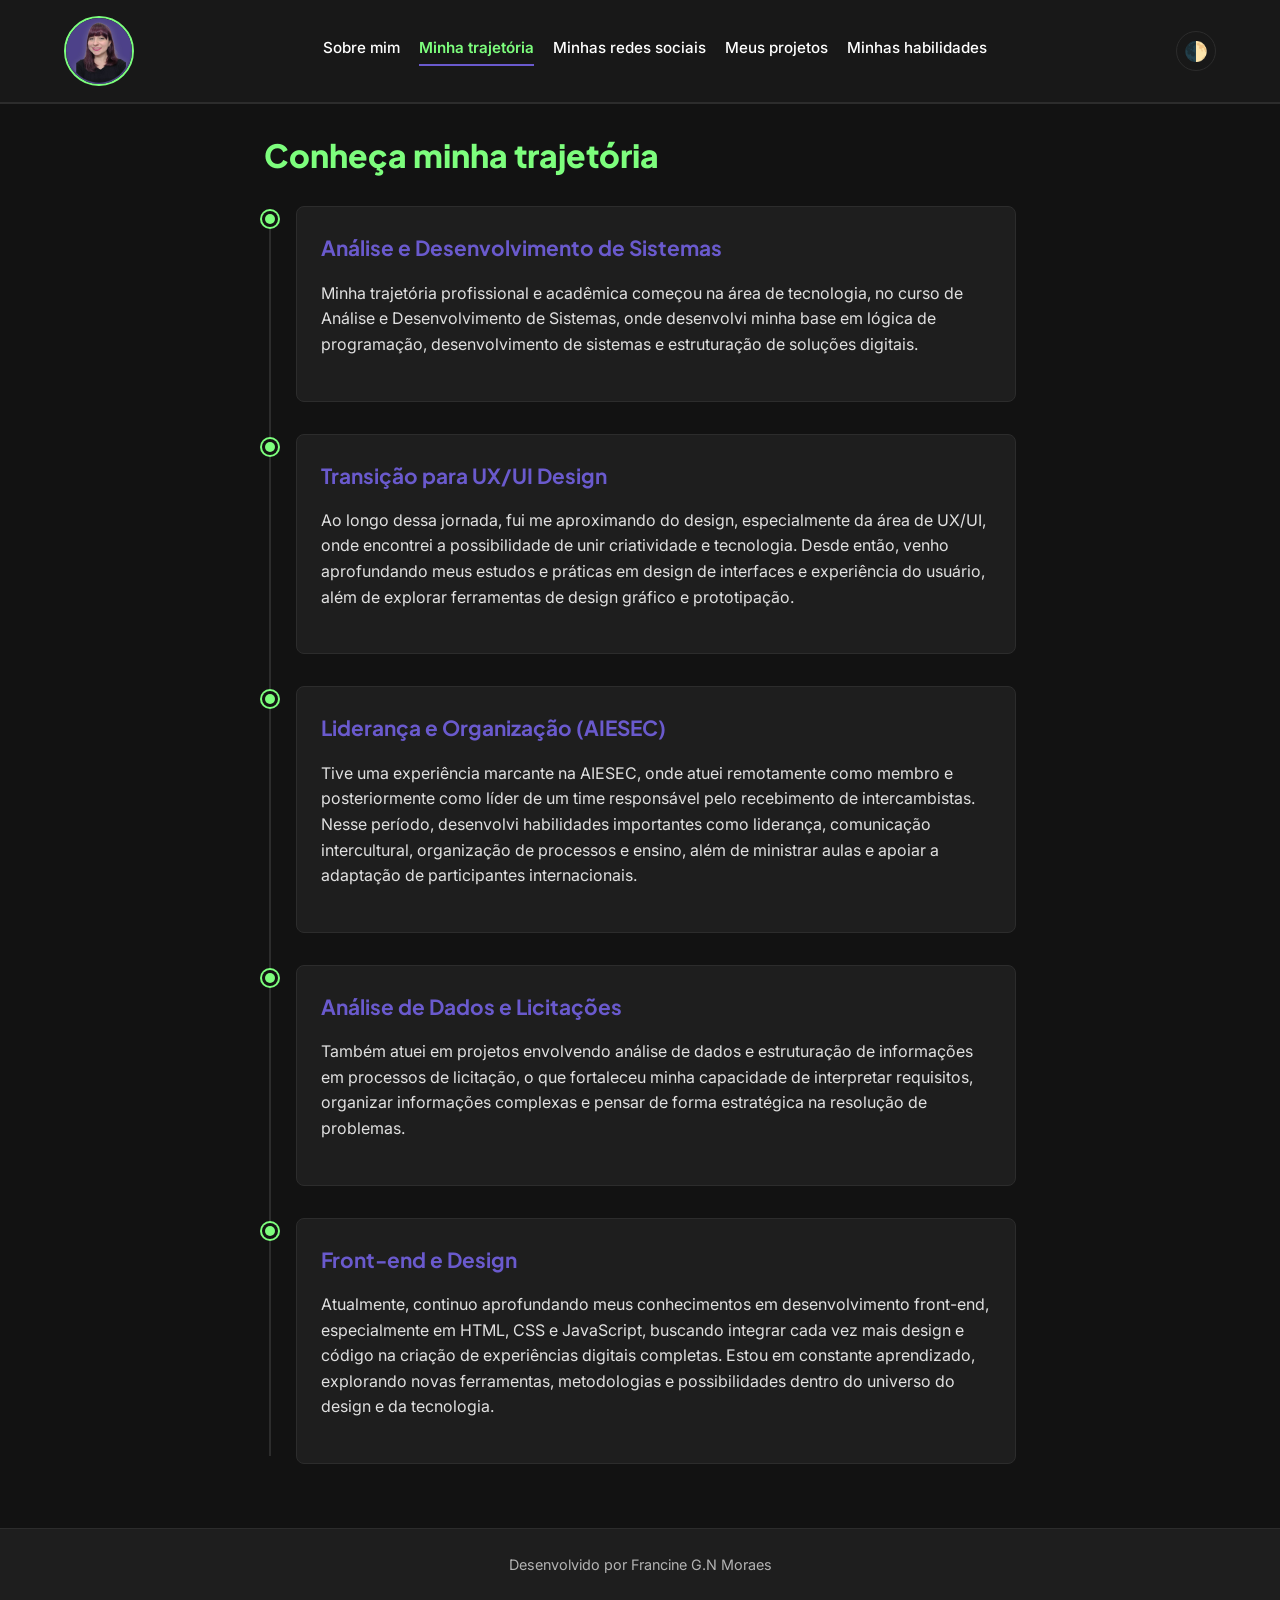
==== minha-trajetoria.html @ 7ef538b5 "fisrt commit" ====
<!DOCTYPE html>
<html lang="pt-br">
<head>
    <meta charset="UTF-8">
    <meta name="viewport" content="width=device-width, initial-scale=1.0">
    <title>Francine G.N Moraes - Minha Trajetória</title>
    <link rel="preconnect" href="https://fonts.googleapis.com">
    <link rel="preconnect" href="https://fonts.gstatic.com" crossorigin>
    <link href="https://fonts.googleapis.com/css2?family=Inter:wght@400;500;600&family=Plus+Jakarta+Sans:wght@500;700;800&display=swap" rel="stylesheet">
    <link rel="stylesheet" href="css/style.css">
    <script src="js/theme.js"></script>
</head>
<body>
    <header>
        <a href="index.html" aria-label="Página Inicial">
            <img src="img/foto-perfil.jpeg" 
                alt="Foto de perfil: Francine G.N Moraes, uma menina de cabelo marsala sorrindo com um fundo violeta" 
                width="70" 
                height="70"
            >
        </a>
        
        <nav>
            <ul>
                <li><a href="index.html">Sobre mim</a></li>
                <li><a href="minha-trajetoria.html" class="active" aria-current="page">Minha trajetória</a></li>
                <li><a href="redes-sociais.html">Minhas redes sociais</a></li>
                <li><a href="projetos.html">Meus projetos</a></li>
                <li><a href="skills.html">Minhas habilidades</a></li>
            </ul> 
        </nav>
        <button id="theme-toggle" aria-label="Alternar tema escuro/claro" class="theme-btn">🌓</button>
    </header>

    <main>
        <h1>Conheça minha trajetória</h1>

        <div class="timeline">
            <div class="timeline-item">
                <div class="timeline-marker"></div>
                <div class="timeline-content">
                    <h2>Análise e Desenvolvimento de Sistemas</h2>
                    <p>Minha trajetória profissional e acadêmica começou na área de tecnologia, no curso de Análise e Desenvolvimento de Sistemas, onde desenvolvi minha base em lógica de programação, desenvolvimento de sistemas e estruturação de soluções digitais.</p>
                </div>
            </div>

            <div class="timeline-item">
                <div class="timeline-marker"></div>
                <div class="timeline-content">
                    <h2>Transição para UX/UI Design</h2>
                    <p>Ao longo dessa jornada, fui me aproximando do design, especialmente da área de UX/UI, onde encontrei a possibilidade de unir criatividade e tecnologia. Desde então, venho aprofundando meus estudos e práticas em design de interfaces e experiência do usuário, além de explorar ferramentas de design gráfico e prototipação.</p>
                </div>
            </div>

            <div class="timeline-item">
                <div class="timeline-marker"></div>
                <div class="timeline-content">
                    <h2>Liderança e Organização (AIESEC)</h2>
                    <p>Tive uma experiência marcante na AIESEC, onde atuei remotamente como membro e posteriormente como líder de um time responsável pelo recebimento de intercambistas. Nesse período, desenvolvi habilidades importantes como liderança, comunicação intercultural, organização de processos e ensino, além de ministrar aulas e apoiar a adaptação de participantes internacionais.</p>
                </div>
            </div>

            <div class="timeline-item">
                <div class="timeline-marker"></div>
                <div class="timeline-content">
                    <h2>Análise de Dados e Licitações</h2>
                    <p>Também atuei em projetos envolvendo análise de dados e estruturação de informações em processos de licitação, o que fortaleceu minha capacidade de interpretar requisitos, organizar informações complexas e pensar de forma estratégica na resolução de problemas.</p>
                </div>
            </div>

            <div class="timeline-item">
                <div class="timeline-marker"></div>
                <div class="timeline-content">
                    <h2>Front-end e Design</h2>
                    <p>Atualmente, continuo aprofundando meus conhecimentos em desenvolvimento front-end, especialmente em HTML, CSS e JavaScript, buscando integrar cada vez mais design e código na criação de experiências digitais completas. Estou em constante aprendizado, explorando novas ferramentas, metodologias e possibilidades dentro do universo do design e da tecnologia.</p>
                </div>
            </div>
        </div>
    </main>
    
    <footer>Desenvolvido por Francine G.N Moraes</footer>

</body>
</html>
---- css/style.css ----
:root {
    --background-color: #121212;
    --card-background: #1e1e1e;
    --header-bg: rgba(26, 26, 26, 0.85);
    --primary-color: #ffffff;
    --text-color: #e0e0e0;
    --text-muted: #b3b3b3;
    --secondary-color: #7dfe7d; /* Verde claro de alto contraste */
    --terciary-color: #6a5acd;  /* Slateblue */
    --terciary-hover-color: #5544b5;
    --border-color: #2c2c2c;
    --link-hover-color: #a3ffa3;
    
    /* Botão Principal */
    --btn-primary-text: #121212;
    --btn-primary-hover-bg: #a3ffa3;
    --btn-primary-shadow: rgba(125, 254, 125, 0.2);
}

.light-theme {
    --background-color: #f7f9fc;
    --card-background: #ffffff;
    --header-bg: rgba(255, 255, 255, 0.85);
    --primary-color: #1a1a1a;
    --text-color: #334155; /* Cinza escuro de alta legibilidade */
    --text-muted: #64748b;
    --secondary-color: #1b7a2d; /* Verde escuro com contraste em fundo claro */
    --terciary-color: #5544b5;  /* Slateblue ligeiramente mais escuro */
    --terciary-hover-color: #3b2f8a;
    --border-color: #e2e8f0;
    --link-hover-color: #155d22;
    
    /* Botão Principal */
    --btn-primary-text: #ffffff;
    --btn-primary-hover-bg: #155d22;
    --btn-primary-shadow: rgba(27, 122, 45, 0.2);
}

/* Foco acessível */
a:focus-visible,
button:focus-visible {
    outline: 3px solid var(--secondary-color);
    outline-offset: 4px;
}

html {
    scroll-behavior: smooth;
}

* {
    box-sizing: border-box;
    margin: 0;
    padding: 0;
}

body {
    background-color: var(--background-color);
    color: var(--primary-color);
    font-family: 'Inter', system-ui, -apple-system, sans-serif;
    line-height: 1.6;
    font-size: 1rem;
    display: flex;
    flex-direction: column;
    min-height: 100vh;
    animation: fadeInPage 0.6s ease-out;
}

@keyframes fadeInPage {
    from {
        opacity: 0;
        transform: translateY(10px);
    }
    to {
        opacity: 1;
        transform: translateY(0);
    }
}

/* Cabeçalho */
header {
    background-color: var(--header-bg);
    border-bottom: 2px solid var(--border-color);
    padding: 1rem 5%;
    display: flex;
    flex-direction: column;
    align-items: center;
    gap: 1rem;
    position: sticky;
    top: 0;
    z-index: 100;
    backdrop-filter: blur(12px);
    -webkit-backdrop-filter: blur(12px); /* Safari support */
}

@media (min-width: 600px) {
    header {
        flex-direction: row;
        justify-content: space-between;
    }
}

header a {
    display: flex;
    align-items: center;
    text-decoration: none;
}

header img {
    border-radius: 50%;
    object-fit: cover;
    border: 2px solid var(--secondary-color);
    transition: transform 0.3s ease;
}

header img:hover {
    transform: scale(1.05);
}

header nav ul {
    display: flex;
    flex-wrap: wrap;
    justify-content: center;
    gap: 1.2rem;
    list-style: none;
}

header nav a {
    color: var(--primary-color);
    text-decoration: none;
    font-weight: 500;
    font-size: 0.95rem;
    transition: color 0.2s ease, border-bottom 0.2s ease;
    padding-bottom: 0.2rem;
    border-bottom: 2px solid transparent;
}

header nav a:hover {
    color: var(--secondary-color);
    border-bottom-color: var(--terciary-color);
}

header nav a.active {
    color: var(--secondary-color);
    border-bottom-color: var(--terciary-color);
    font-weight: 600;
}

/* Conteúdo Principal */
main {
    flex: 1;
    max-width: 800px;
    width: 100%;
    margin: 2rem auto;
    padding: 0 1.5rem;
}

h1 {
    font-family: 'Plus Jakarta Sans', system-ui, -apple-system, sans-serif;
    color: var(--secondary-color);
    font-size: 2rem;
    font-weight: 800;
    margin-bottom: 1.5rem;
    line-height: 1.2;
}

h2 {
    font-family: 'Plus Jakarta Sans', system-ui, -apple-system, sans-serif;
    font-size: 1.5rem;
    font-weight: 700;
    margin: 1.5rem 0 1rem;
}

h3 {
    font-family: 'Plus Jakarta Sans', system-ui, -apple-system, sans-serif;
    font-size: 1.2rem;
    margin: 1.2rem 0 0.8rem;
    color: var(--text-muted);
    font-weight: 600;
}

p {
    color: var(--text-color);
    margin-bottom: 1.2rem;
}

/* Links em geral */
a {
    color: var(--secondary-color);
    text-decoration: underline;
    transition: color 0.2s ease;
}

a:hover {
    color: var(--link-hover-color);
}

/* Índice e lista de projetos */
.projects-index {
    background-color: var(--card-background);
    padding: 1rem;
    border-radius: 8px;
    margin-bottom: 2rem;
    border: 1px solid var(--border-color);
}

.projects-index ul {
    list-style: none;
    display: flex;
    flex-wrap: wrap;
    gap: 1rem;
}

.projects-index a {
    font-weight: 500;
}

.projects-list {
    display: flex;
    flex-direction: column;
    gap: 2rem;
}

.project-card {
    background-color: var(--card-background);
    padding: 2rem;
    border-radius: 8px;
    border: 1px solid var(--border-color);
    border-left: 5px solid var(--terciary-color);
    transition: transform 0.2s ease, box-shadow 0.2s ease;
}

.project-card:hover {
    transform: translateY(-2px);
    box-shadow: 0 4px 12px rgba(0, 0, 0, 0.3);
}

.project-card h2 {
    margin-top: 0;
}

.project-card ul {
    margin: 0 0 1.2rem 1.5rem;
    color: var(--text-color);
}

.project-links {
    display: flex;
    gap: 1rem;
    margin-top: 1.5rem;
}

.project-links a {
    display: inline-block;
    padding: 0.6rem 1.2rem;
    background-color: var(--terciary-color);
    color: #ffffff !important;
    text-decoration: none;
    border-radius: 6px;
    font-weight: 600;
    font-size: 0.9rem;
    transition: all 0.3s ease;
    border: 1px solid transparent;
}

.project-links a:hover {
    background-color: var(--terciary-hover-color);
    border-color: var(--secondary-color);
    box-shadow: 0 4px 10px rgba(106, 90, 205, 0.25);
}

/* Redes Sociais */
.social-list {
    list-style: none;
    display: flex;
    flex-direction: column;
    gap: 1.2rem;
    margin: 1.5rem 0;
}

.social-item {
    background-color: var(--card-background);
    padding: 1.2rem 1.5rem;
    border-radius: 8px;
    border: 1px solid var(--border-color);
    transition: transform 0.2s ease, box-shadow 0.2s ease, border-color 0.2s ease;
}

.social-item:hover {
    transform: translateY(-2px);
    box-shadow: 0 4px 12px rgba(0, 0, 0, 0.15);
    border-color: var(--secondary-color);
}

.social-item a {
    display: inline-flex;
    align-items: center;
    text-decoration: none;
    font-weight: 600;
    font-size: 1.05rem;
}

.social-item a:hover {
    color: var(--link-hover-color);
}

.social-item-email {
    border-left: 4px solid var(--terciary-color);
}

/* Tabela de Habilidades */
table {
    width: 100%;
    border-collapse: collapse;
    margin: 1.5rem 0;
    background-color: var(--card-background);
    border-radius: 8px;
    overflow: hidden;
    border: 1px solid var(--border-color);
}

caption {
    font-size: 0.9rem;
    font-style: italic;
    color: var(--text-muted);
    padding: 0.5rem;
    text-align: left;
}

th, td {
    padding: 1rem;
    text-align: left;
    border-bottom: 1px solid var(--border-color);
}

th {
    background-color: #1a1a1a;
    color: var(--secondary-color);
    font-weight: 600;
}

tr:last-child td {
    border-bottom: none;
}

/* Rodapé */
footer {
    background-color: var(--card-background);
    border-top: 1px solid var(--border-color);
    color: var(--text-muted);
    text-align: center;
    padding: 1.5rem;
    margin-top: auto;
    font-size: 0.9rem;
}

/* Botão de Tema */
.theme-btn {
    background: none;
    border: 1px solid var(--border-color);
    color: var(--primary-color);
    padding: 0.5rem;
    border-radius: 50%;
    cursor: pointer;
    font-size: 1.2rem;
    width: 40px;
    height: 40px;
    display: inline-flex;
    align-items: center;
    justify-content: center;
    transition: all 0.3s ease;
}

.theme-btn:hover {
    border-color: var(--secondary-color);
    background-color: var(--background-color);
    transform: scale(1.1);
}

/* Estilo para ícones SVG */
.icon {
    width: 20px;
    height: 20px;
    stroke: currentColor;
    fill: none;
    stroke-width: 2;
    stroke-linecap: round;
    stroke-linejoin: round;
    vertical-align: middle;
    margin-right: 8px;
    display: inline-block;
    transition: transform 0.2s ease;
}

a:hover .icon {
    transform: translateY(-2px);
}

/* Componente de Linha do Tempo (Timeline) */
.timeline {
    position: relative;
    padding-left: 2rem;
    margin: 2rem 0;
}

.timeline::before {
    content: '';
    position: absolute;
    left: 5px;
    top: 8px;
    bottom: 8px;
    width: 2px;
    background-color: var(--border-color);
}

.timeline-item {
    position: relative;
    margin-bottom: 2rem;
}

.timeline-item:last-child {
    margin-bottom: 0;
}

.timeline-marker {
    position: absolute;
    left: calc(-2rem + 1px);
    top: 8px;
    width: 10px;
    height: 10px;
    border-radius: 50%;
    background-color: var(--secondary-color);
    box-shadow: 0 0 0 3px var(--background-color), 0 0 0 5px var(--secondary-color);
    transition: transform 0.3s ease;
}

.timeline-item:hover .timeline-marker {
    transform: scale(1.3);
}

.timeline-content {
    background-color: var(--card-background);
    padding: 1.5rem;
    border-radius: 8px;
    border: 1px solid var(--border-color);
}

.timeline-content h2 {
    margin-top: 0;
    color: var(--terciary-color);
    font-size: 1.3rem;
}

.timeline-content h2 .icon,
.skills-category h2 .icon {
    color: var(--secondary-color);
}

/* Componente de Habilidades (Badges) */
.skills-container {
    display: flex;
    flex-direction: column;
    gap: 2rem;
}

.skills-category {
    background-color: var(--card-background);
    padding: 1.5rem;
    border-radius: 8px;
    border: 1px solid var(--border-color);
}

.skills-category h2 {
    color: var(--terciary-color);
    border-bottom: 1px solid var(--border-color);
    padding-bottom: 0.5rem;
    margin-top: 0;
    margin-bottom: 1rem;
}

.skills-list-badges {
    display: flex;
    flex-wrap: wrap;
    gap: 0.8rem;
    list-style: none;
}

.skill-badge {
    background-color: var(--background-color);
    color: var(--primary-color);
    padding: 0.5rem 1rem;
    border-radius: 20px;
    border: 1px solid var(--border-color);
    font-weight: 500;
    font-size: 0.9rem;
    transition: all 0.3s ease;
    cursor: default;
    display: inline-flex;
    align-items: center;
}

.skill-badge:hover {
    border-color: var(--secondary-color);
    background-color: rgba(125, 254, 125, 0.08);
    transform: translateY(-2px);
    box-shadow: 0 4px 8px rgba(0, 0, 0, 0.1);
}

.light-theme .skill-badge:hover {
    background-color: rgba(27, 122, 45, 0.08);
}

/* Botões Call to Action (CTA) */
.cta-container {
    display: flex;
    flex-wrap: wrap;
    gap: 1rem;
    margin-top: 2.5rem;
}

.btn-primary, .btn-secondary {
    display: inline-block;
    padding: 0.8rem 1.6rem;
    border-radius: 6px;
    font-weight: 600;
    text-decoration: none;
    transition: all 0.3s ease;
    text-align: center;
    font-size: 0.95rem;
}

.btn-primary {
    background-color: var(--terciary-color);
    color: #ffffff !important;
    border: 1px solid transparent;
}

.btn-primary:hover {
    background-color: var(--terciary-hover-color);
    border-color: var(--secondary-color);
    transform: translateY(-2px);
    box-shadow: 0 4px 12px rgba(106, 90, 205, 0.25), 0 0 8px rgba(125, 254, 125, 0.15);
}

.btn-secondary {
    background-color: transparent;
    color: var(--primary-color) !important;
    border: 1px solid var(--border-color);
}

.btn-secondary:hover {
    border-color: var(--terciary-color);
    color: var(--secondary-color) !important;
    background-color: rgba(106, 90, 205, 0.05);
    transform: translateY(-2px);
}

/* Badges de Status do Projeto */
.project-status {
    display: inline-flex;
    align-items: center;
    font-size: 0.7rem;
    font-weight: 700;
    padding: 0.25rem 0.6rem;
    border-radius: 12px;
    margin-left: 0.8rem;
    vertical-align: middle;
    text-transform: uppercase;
    letter-spacing: 0.5px;
}

.status-developed {
    background-color: rgba(125, 254, 125, 0.15);
    color: #7dfe7d;
    border: 1px solid rgba(125, 254, 125, 0.3);
}

.light-theme .status-developed {
    background-color: rgba(27, 122, 45, 0.15);
    color: #1b7a2d;
    border: 1px solid rgba(27, 122, 45, 0.25);
}

.status-development {
    background-color: rgba(255, 165, 0, 0.15);
    color: #ffa500;
    border: 1px solid rgba(255, 165, 0, 0.3);
}

.light-theme .status-development {
    background-color: rgba(217, 119, 6, 0.15);
    color: #d97706;
    border: 1px solid rgba(217, 119, 6, 0.25);
}

.status-planned {
    background-color: rgba(106, 90, 205, 0.15);
    color: #b0a3ff;
    border: 1px solid rgba(106, 90, 205, 0.3);
}

.light-theme .status-planned {
    background-color: rgba(85, 68, 181, 0.15);
    color: #5544b5;
    border: 1px solid rgba(85, 68, 181, 0.25);
}
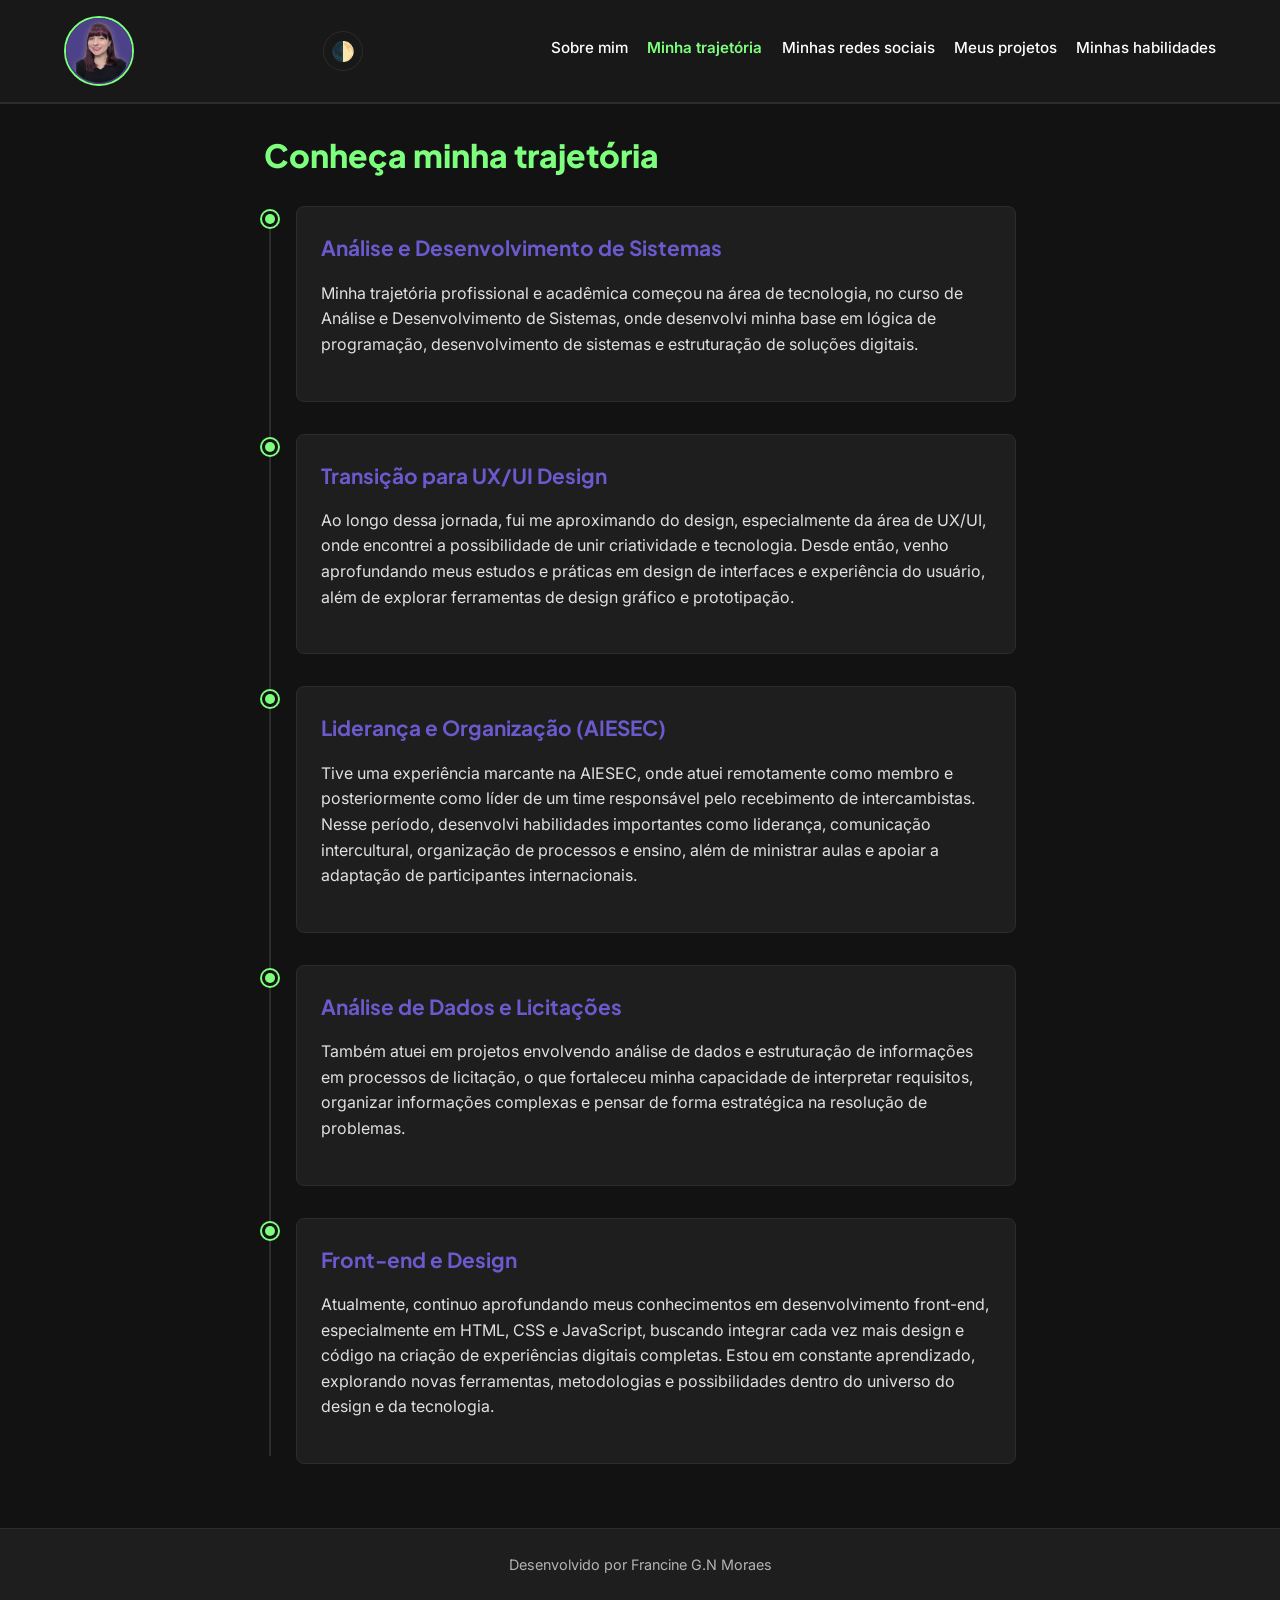
==== commit f8dff4e0: "aprimorando experiência mobile" ====
--- a/minha-trajetoria.html
+++ b/minha-trajetoria.html
@@ -12,7 +12,7 @@
 </head>
 <body>
     <header>
-        <a href="index.html" aria-label="Página Inicial">
+        <a href="index.html" aria-label="Página Inicial" class="logo">
             <img src="img/foto-perfil.jpeg" 
                 alt="Foto de perfil: Francine G.N Moraes, uma menina de cabelo marsala sorrindo com um fundo violeta" 
                 width="70" 
@@ -20,7 +20,18 @@
             >
         </a>
         
-        <nav>
+        <div class="header-controls">
+            <button id="theme-toggle" aria-label="Alternar tema escuro/claro" class="theme-btn">🌓</button>
+            <button id="menu-toggle" class="menu-toggle" aria-label="Abrir menu de navegação" aria-expanded="false" aria-controls="nav-menu">
+                <span class="hamburger-box">
+                    <span class="hamburger-bar"></span>
+                    <span class="hamburger-bar"></span>
+                    <span class="hamburger-bar"></span>
+                </span>
+            </button>
+        </div>
+
+        <nav id="nav-menu" class="nav-menu">
             <ul>
                 <li><a href="index.html">Sobre mim</a></li>
                 <li><a href="minha-trajetoria.html" class="active" aria-current="page">Minha trajetória</a></li>
@@ -29,7 +40,6 @@
                 <li><a href="skills.html">Minhas habilidades</a></li>
             </ul> 
         </nav>
-        <button id="theme-toggle" aria-label="Alternar tema escuro/claro" class="theme-btn">🌓</button>
     </header>
 
     <main>
--- a/css/style.css
+++ b/css/style.css
@@ -80,26 +80,20 @@
 header {
     background-color: var(--header-bg);
     border-bottom: 2px solid var(--border-color);
-    padding: 1rem 5%;
-    display: flex;
-    flex-direction: column;
+    padding: 0.75rem 1rem;
+    display: flex;
+    flex-flow: row wrap; /* Permite quebrar linha para o menu mobile quando aberto */
+    justify-content: space-between;
     align-items: center;
-    gap: 1rem;
     position: sticky;
     top: 0;
     z-index: 100;
     backdrop-filter: blur(12px);
-    -webkit-backdrop-filter: blur(12px); /* Safari support */
-}
-
-@media (min-width: 600px) {
-    header {
-        flex-direction: row;
-        justify-content: space-between;
-    }
-}
-
-header a {
+    -webkit-backdrop-filter: blur(12px); /* Suporte para Safari */
+    transition: padding 0.3s ease;
+}
+
+header .logo {
     display: flex;
     align-items: center;
     text-decoration: none;
@@ -110,39 +104,186 @@
     object-fit: cover;
     border: 2px solid var(--secondary-color);
     transition: transform 0.3s ease;
+    width: 48px;  /* Reduzido por padrão no mobile para economizar espaço vertical */
+    height: 48px;
 }
 
 header img:hover {
     transform: scale(1.05);
 }
 
-header nav ul {
-    display: flex;
-    flex-wrap: wrap;
+/* Controles do Cabeçalho (Tema e Hamburguer) */
+.header-controls {
+    display: flex;
+    align-items: center;
+    gap: 0.75rem;
+}
+
+/* Botão do Menu Hamburguer */
+.menu-toggle {
+    display: inline-flex;
+    background: none;
+    border: 1px solid var(--border-color);
+    color: var(--primary-color);
+    width: 40px;
+    height: 40px;
+    border-radius: 50%;
+    cursor: pointer;
+    align-items: center;
     justify-content: center;
-    gap: 1.2rem;
+    transition: all 0.3s ease;
+}
+
+.menu-toggle:hover {
+    border-color: var(--secondary-color);
+    background-color: var(--background-color);
+}
+
+.hamburger-box {
+    width: 18px;
+    height: 14px;
+    position: relative;
+    display: inline-block;
+}
+
+.hamburger-bar {
+    position: absolute;
+    width: 100%;
+    height: 2px;
+    background-color: var(--primary-color);
+    border-radius: 2px;
+    left: 0;
+    transition: transform 0.25s ease-in-out, opacity 0.25s ease-in-out;
+}
+
+.hamburger-bar:nth-child(1) {
+    top: 0;
+}
+
+.hamburger-bar:nth-child(2) {
+    top: 6px;
+}
+
+.hamburger-bar:nth-child(3) {
+    top: 12px;
+}
+
+/* Animação para formar o 'X' */
+.menu-toggle[aria-expanded="true"] .hamburger-bar:nth-child(1) {
+    transform: translateY(6px) rotate(45deg);
+}
+
+.menu-toggle[aria-expanded="true"] .hamburger-bar:nth-child(2) {
+    opacity: 0;
+    transform: scale(0);
+}
+
+.menu-toggle[aria-expanded="true"] .hamburger-bar:nth-child(3) {
+    transform: translateY(-6px) rotate(-45deg);
+}
+
+/* Menu de Navegação (Mobile por padrão) */
+.nav-menu {
+    width: 100%;
+    display: none;
+    max-height: 0;
+    overflow: hidden;
+    transition: max-height 0.3s ease-in-out;
+}
+
+.nav-menu.open {
+    display: block;
+    max-height: 500px;
+    margin-top: 0.75rem;
+    padding-top: 0.5rem;
+    border-top: 1px solid var(--border-color);
+}
+
+.nav-menu ul {
+    display: flex;
+    flex-direction: column;
+    gap: 0.5rem;
     list-style: none;
 }
 
-header nav a {
+.nav-menu a {
+    display: block;
     color: var(--primary-color);
     text-decoration: none;
     font-weight: 500;
-    font-size: 0.95rem;
-    transition: color 0.2s ease, border-bottom 0.2s ease;
-    padding-bottom: 0.2rem;
-    border-bottom: 2px solid transparent;
-}
-
-header nav a:hover {
+    font-size: 1rem;
+    padding: 0.75rem 1rem;
+    border-radius: 6px;
+    transition: all 0.2s ease;
+    border-left: 3px solid transparent;
+    background-color: rgba(255, 255, 255, 0.02);
+}
+
+.light-theme .nav-menu a {
+    background-color: rgba(0, 0, 0, 0.02);
+}
+
+.nav-menu a:hover,
+.nav-menu a.active {
     color: var(--secondary-color);
-    border-bottom-color: var(--terciary-color);
-}
-
-header nav a.active {
-    color: var(--secondary-color);
-    border-bottom-color: var(--terciary-color);
-    font-weight: 600;
+    background-color: rgba(106, 90, 205, 0.08);
+    border-left-color: var(--secondary-color);
+    border-bottom: none;
+}
+
+/* Regras para Desktop e Tablets */
+@media (min-width: 768px) {
+    header {
+        flex-flow: row nowrap;
+        justify-content: space-between;
+        padding: 1rem 5%;
+    }
+
+    header img {
+        width: 70px;
+        height: 70px;
+    }
+
+    .menu-toggle {
+        display: none; /* Esconde o botão hamburguer no desktop */
+    }
+
+    .nav-menu {
+        display: block !important;
+        width: auto;
+        max-height: none;
+        overflow: visible;
+        margin-top: 0;
+        padding-top: 0;
+        border-top: none;
+    }
+
+    .nav-menu ul {
+        flex-direction: row;
+        gap: 1.2rem;
+    }
+
+    .nav-menu a {
+        padding: 0 0 0.2rem 0;
+        border-radius: 0;
+        background-color: transparent !important;
+        border-left: none;
+        border-bottom: 2px solid transparent;
+        font-size: 0.95rem;
+    }
+
+    .nav-menu a:hover {
+        color: var(--secondary-color);
+        border-bottom-color: var(--terciary-color);
+        background-color: transparent;
+    }
+
+    .nav-menu a.active {
+        color: var(--secondary-color);
+        border-bottom-color: var(--terciary-color);
+        font-weight: 600;
+        background-color: transparent;
+    }
 }
 
 /* Conteúdo Principal */
@@ -602,4 +743,96 @@
     background-color: rgba(85, 68, 181, 0.15);
     color: #5544b5;
     border: 1px solid rgba(85, 68, 181, 0.25);
+}
+
+/* Regras de Layout Responsivo (Mobile: menos de 768px) */
+@media (max-width: 767px) {
+    main {
+        margin: 1.5rem auto;
+        padding: 0 1rem;
+    }
+
+    h1 {
+        font-size: 1.75rem;
+        margin-bottom: 1.2rem;
+    }
+
+    h2 {
+        font-size: 1.35rem;
+        margin: 1.2rem 0 0.8rem;
+    }
+
+    h3 {
+        font-size: 1.1rem;
+        margin: 1rem 0 0.6rem;
+    }
+
+    .project-card {
+        padding: 1.25rem;
+    }
+
+    .project-links {
+        flex-direction: column;
+        gap: 0.75rem;
+    }
+
+    .project-links a {
+        width: 100%;
+        text-align: center;
+        padding: 0.75rem 1.2rem; /* Aumenta a área de toque */
+    }
+
+    .cta-container {
+        flex-direction: column;
+        width: 100%;
+        gap: 0.75rem;
+        margin-top: 2rem;
+    }
+
+    .btn-primary, .btn-secondary {
+        width: 100%;
+        text-align: center;
+        padding: 0.9rem 1.6rem; /* Aumenta a área de toque (boa prática de acessibilidade) */
+    }
+
+    .timeline {
+        padding-left: 1.2rem;
+    }
+
+    .timeline-marker {
+        left: calc(-1.2rem + 1px);
+    }
+
+    .timeline-content {
+        padding: 1.2rem;
+    }
+
+    .skills-category {
+        padding: 1.2rem;
+    }
+
+    .social-item {
+        padding: 1rem;
+    }
+
+    /* Evita que badges de status quebrem a linha feio ou fiquem esmagadas */
+    .project-status {
+        margin-left: 0;
+        margin-top: 0.5rem;
+        display: inline-flex;
+    }
+    
+    .project-card h2 {
+        display: flex;
+        flex-direction: column;
+        align-items: flex-start;
+        gap: 0.4rem;
+    }
+
+    /* Permite rolagem horizontal em tabelas caso existam, evitando quebrar o layout */
+    .table-container {
+        width: 100%;
+        overflow-x: auto;
+        -webkit-overflow-scrolling: touch;
+    }
 }
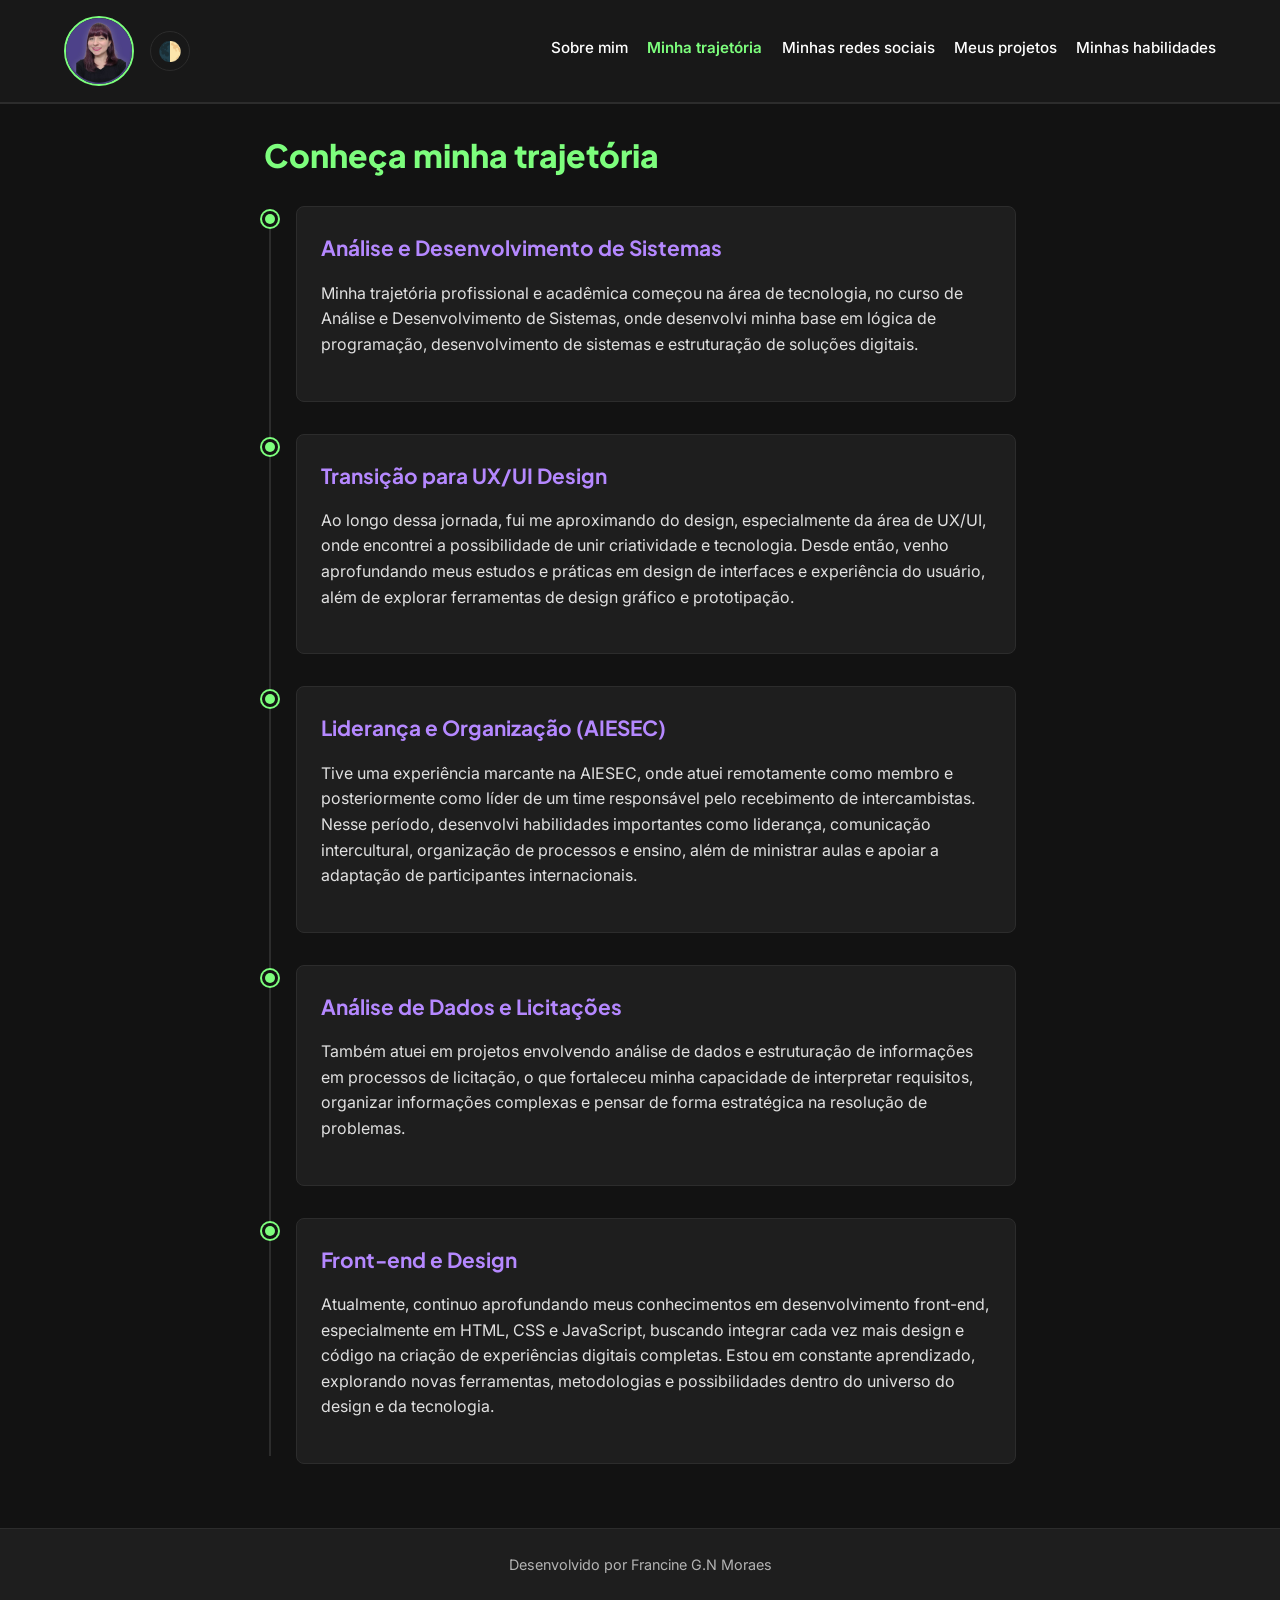
==== commit 484e1d9d: "implementing seo, performance and acessibility changes" ====
--- a/minha-trajetoria.html
+++ b/minha-trajetoria.html
@@ -3,12 +3,29 @@
 <head>
     <meta charset="UTF-8">
     <meta name="viewport" content="width=device-width, initial-scale=1.0">
+    <meta name="description" content="Conheça a trajetória profissional e acadêmica de Francine G.N Moraes na área de tecnologia, desenvolvimento de sistemas, UX/UI design e liderança.">
     <title>Francine G.N Moraes - Minha Trajetória</title>
+    
+    <!-- Evita piscada de tema (FOUC) carregando o tema imediatamente -->
+    <script>
+        (function() {
+            const savedTheme = localStorage.getItem('portfolio-theme');
+            if (savedTheme === 'light') {
+                document.documentElement.classList.add('light-theme');
+            }
+        })();
+    </script>
+    
     <link rel="preconnect" href="https://fonts.googleapis.com">
     <link rel="preconnect" href="https://fonts.gstatic.com" crossorigin>
-    <link href="https://fonts.googleapis.com/css2?family=Inter:wght@400;500;600&family=Plus+Jakarta+Sans:wght@500;700;800&display=swap" rel="stylesheet">
+    <link rel="preload" as="style" href="https://fonts.googleapis.com/css2?family=Inter:wght@400;500;600&family=Plus+Jakarta+Sans:wght@500;700;800&display=swap">
+    <link rel="stylesheet" href="https://fonts.googleapis.com/css2?family=Inter:wght@400;500;600&family=Plus+Jakarta+Sans:wght@500;700;800&display=swap" media="print" onload="this.media='all'">
+    <noscript>
+        <link rel="stylesheet" href="https://fonts.googleapis.com/css2?family=Inter:wght@400;500;600&family=Plus+Jakarta+Sans:wght@500;700;800&display=swap">
+    </noscript>
+    
     <link rel="stylesheet" href="css/style.css">
-    <script src="js/theme.js"></script>
+    <script src="js/theme.js" defer></script>
 </head>
 <body>
     <header>
@@ -45,8 +62,8 @@
     <main>
         <h1>Conheça minha trajetória</h1>
 
-        <div class="timeline">
-            <div class="timeline-item">
+        <div class="timeline" aria-label="Linha do tempo da minha trajetória">
+            <div class="timeline-item" tabindex="0">
                 <div class="timeline-marker"></div>
                 <div class="timeline-content">
                     <h2>Análise e Desenvolvimento de Sistemas</h2>
@@ -54,7 +71,7 @@
                 </div>
             </div>
 
-            <div class="timeline-item">
+            <div class="timeline-item" tabindex="0">
                 <div class="timeline-marker"></div>
                 <div class="timeline-content">
                     <h2>Transição para UX/UI Design</h2>
@@ -62,7 +79,7 @@
                 </div>
             </div>
 
-            <div class="timeline-item">
+            <div class="timeline-item" tabindex="0">
                 <div class="timeline-marker"></div>
                 <div class="timeline-content">
                     <h2>Liderança e Organização (AIESEC)</h2>
@@ -70,7 +87,7 @@
                 </div>
             </div>
 
-            <div class="timeline-item">
+            <div class="timeline-item" tabindex="0">
                 <div class="timeline-marker"></div>
                 <div class="timeline-content">
                     <h2>Análise de Dados e Licitações</h2>
@@ -78,7 +95,7 @@
                 </div>
             </div>
 
-            <div class="timeline-item">
+            <div class="timeline-item" tabindex="0">
                 <div class="timeline-marker"></div>
                 <div class="timeline-content">
                     <h2>Front-end e Design</h2>
--- a/css/style.css
+++ b/css/style.css
@@ -6,8 +6,8 @@
     --text-color: #e0e0e0;
     --text-muted: #b3b3b3;
     --secondary-color: #7dfe7d; /* Verde claro de alto contraste */
-    --terciary-color: #6a5acd;  /* Slateblue */
-    --terciary-hover-color: #5544b5;
+    --terciary-color: #b588ff;  /* Violeta claro vibrante (lindo contraste no escuro) */
+    --terciary-hover-color: #d2b3ff;
     --border-color: #2c2c2c;
     --link-hover-color: #a3ffa3;
     
@@ -25,8 +25,8 @@
     --text-color: #334155; /* Cinza escuro de alta legibilidade */
     --text-muted: #64748b;
     --secondary-color: #1b7a2d; /* Verde escuro com contraste em fundo claro */
-    --terciary-color: #5544b5;  /* Slateblue ligeiramente mais escuro */
-    --terciary-hover-color: #3b2f8a;
+    --terciary-color: #7c3aed;  /* Violeta rico vibrante */
+    --terciary-hover-color: #6d28d9;
     --border-color: #e2e8f0;
     --link-hover-color: #155d22;
     
@@ -114,9 +114,9 @@
 
 /* Controles do Cabeçalho (Tema e Hamburguer) */
 .header-controls {
-    display: flex;
+    display: inline-flex;
     align-items: center;
-    gap: 0.75rem;
+    gap: 0.5rem;
 }
 
 /* Botão do Menu Hamburguer */
@@ -235,7 +235,9 @@
 @media (min-width: 768px) {
     header {
         flex-flow: row nowrap;
-        justify-content: space-between;
+        justify-content: flex-start;
+        align-items: center;
+        gap: 1rem;
         padding: 1rem 5%;
     }
 
@@ -256,6 +258,7 @@
         margin-top: 0;
         padding-top: 0;
         border-top: none;
+        margin-left: auto;
     }
 
     .nav-menu ul {
@@ -394,7 +397,7 @@
     display: inline-block;
     padding: 0.6rem 1.2rem;
     background-color: var(--terciary-color);
-    color: #ffffff !important;
+    color: var(--btn-primary-text) !important;
     text-decoration: none;
     border-radius: 6px;
     font-weight: 600;
@@ -428,24 +431,63 @@
 
 .social-item:hover {
     transform: translateY(-2px);
-    box-shadow: 0 4px 12px rgba(0, 0, 0, 0.15);
-    border-color: var(--secondary-color);
+    box-shadow: 0 4px 15px rgba(181, 136, 255, 0.25); /* Sombra violeta claro sutil no hover */
+    border-color: var(--terciary-color);
+}
+
+.light-theme .social-item:hover {
+    box-shadow: 0 4px 15px rgba(124, 92, 237, 0.15);
 }
 
 .social-item a {
-    display: inline-flex;
+    display: flex;
     align-items: center;
+    gap: 0.75rem;
     text-decoration: none;
-    font-weight: 600;
-    font-size: 1.05rem;
+    color: var(--terciary-color); /* Link em Violeta vibrante */
+    transition: color 0.2s ease;
 }
 
 .social-item a:hover {
-    color: var(--link-hover-color);
+    color: var(--terciary-hover-color);
+}
+
+.social-text {
+    display: flex;
+    flex-direction: column;
+    gap: 0.2rem;
+}
+
+.social-brand {
+    color: var(--secondary-color); /* Verde em cada tema */
+    font-weight: 700;
+    white-space: nowrap;
+    font-style: bold;
+    font-size: 1.2rem;
+}
+
+.social-description {
+    color: var(--terciary-color);
+    font-style: italic;
+    line-height: 1.4;
+    display: inline;
+    font-weight: 200; /* Peso menor para dar contraste com os títulos das redes */
+    font-size: 0.8rem;
+}
+
+.social-item .icon {
+    color: var(--secondary-color); /* Ícone destacado em Verde */
+    width: 22px;
+    height: 22px;
+    transition: transform 0.3s cubic-bezier(0.175, 0.885, 0.32, 1.275);
+}
+
+.social-item:hover .icon {
+    transform: scale(1.2) rotate(-5deg); /* Animação interativa no ícone */
 }
 
 .social-item-email {
-    border-left: 4px solid var(--terciary-color);
+    border-left: 4px solid var(--secondary-color); /* Detalhe em Verde para mesclar as cores */
 }
 
 /* Tabela de Habilidades */
@@ -562,6 +604,10 @@
     margin-bottom: 0;
 }
 
+.timeline-item:focus {
+    outline: none;
+}
+
 .timeline-marker {
     position: absolute;
     left: calc(-2rem + 1px);
@@ -571,11 +617,14 @@
     border-radius: 50%;
     background-color: var(--secondary-color);
     box-shadow: 0 0 0 3px var(--background-color), 0 0 0 5px var(--secondary-color);
-    transition: transform 0.3s ease;
-}
-
-.timeline-item:hover .timeline-marker {
+    transition: transform 0.3s ease, background-color 0.3s ease, box-shadow 0.3s ease;
+}
+
+.timeline-item:hover .timeline-marker,
+.timeline-item:focus-visible .timeline-marker {
     transform: scale(1.3);
+    background-color: var(--secondary-color);
+    box-shadow: 0 0 0 3px var(--background-color), 0 0 0 6px var(--secondary-color);
 }
 
 .timeline-content {
@@ -583,6 +632,13 @@
     padding: 1.5rem;
     border-radius: 8px;
     border: 1px solid var(--border-color);
+    transition: border-color 0.3s ease, box-shadow 0.3s ease;
+}
+
+.timeline-item:hover .timeline-content,
+.timeline-item:focus-visible .timeline-content {
+    border-color: var(--secondary-color);
+    box-shadow: 0 0 0 2px var(--secondary-color), var(--btn-primary-shadow);
 }
 
 .timeline-content h2 {
@@ -671,7 +727,7 @@
 
 .btn-primary {
     background-color: var(--terciary-color);
-    color: #ffffff !important;
+    color: var(--btn-primary-text) !important;
     border: 1px solid transparent;
 }
 
